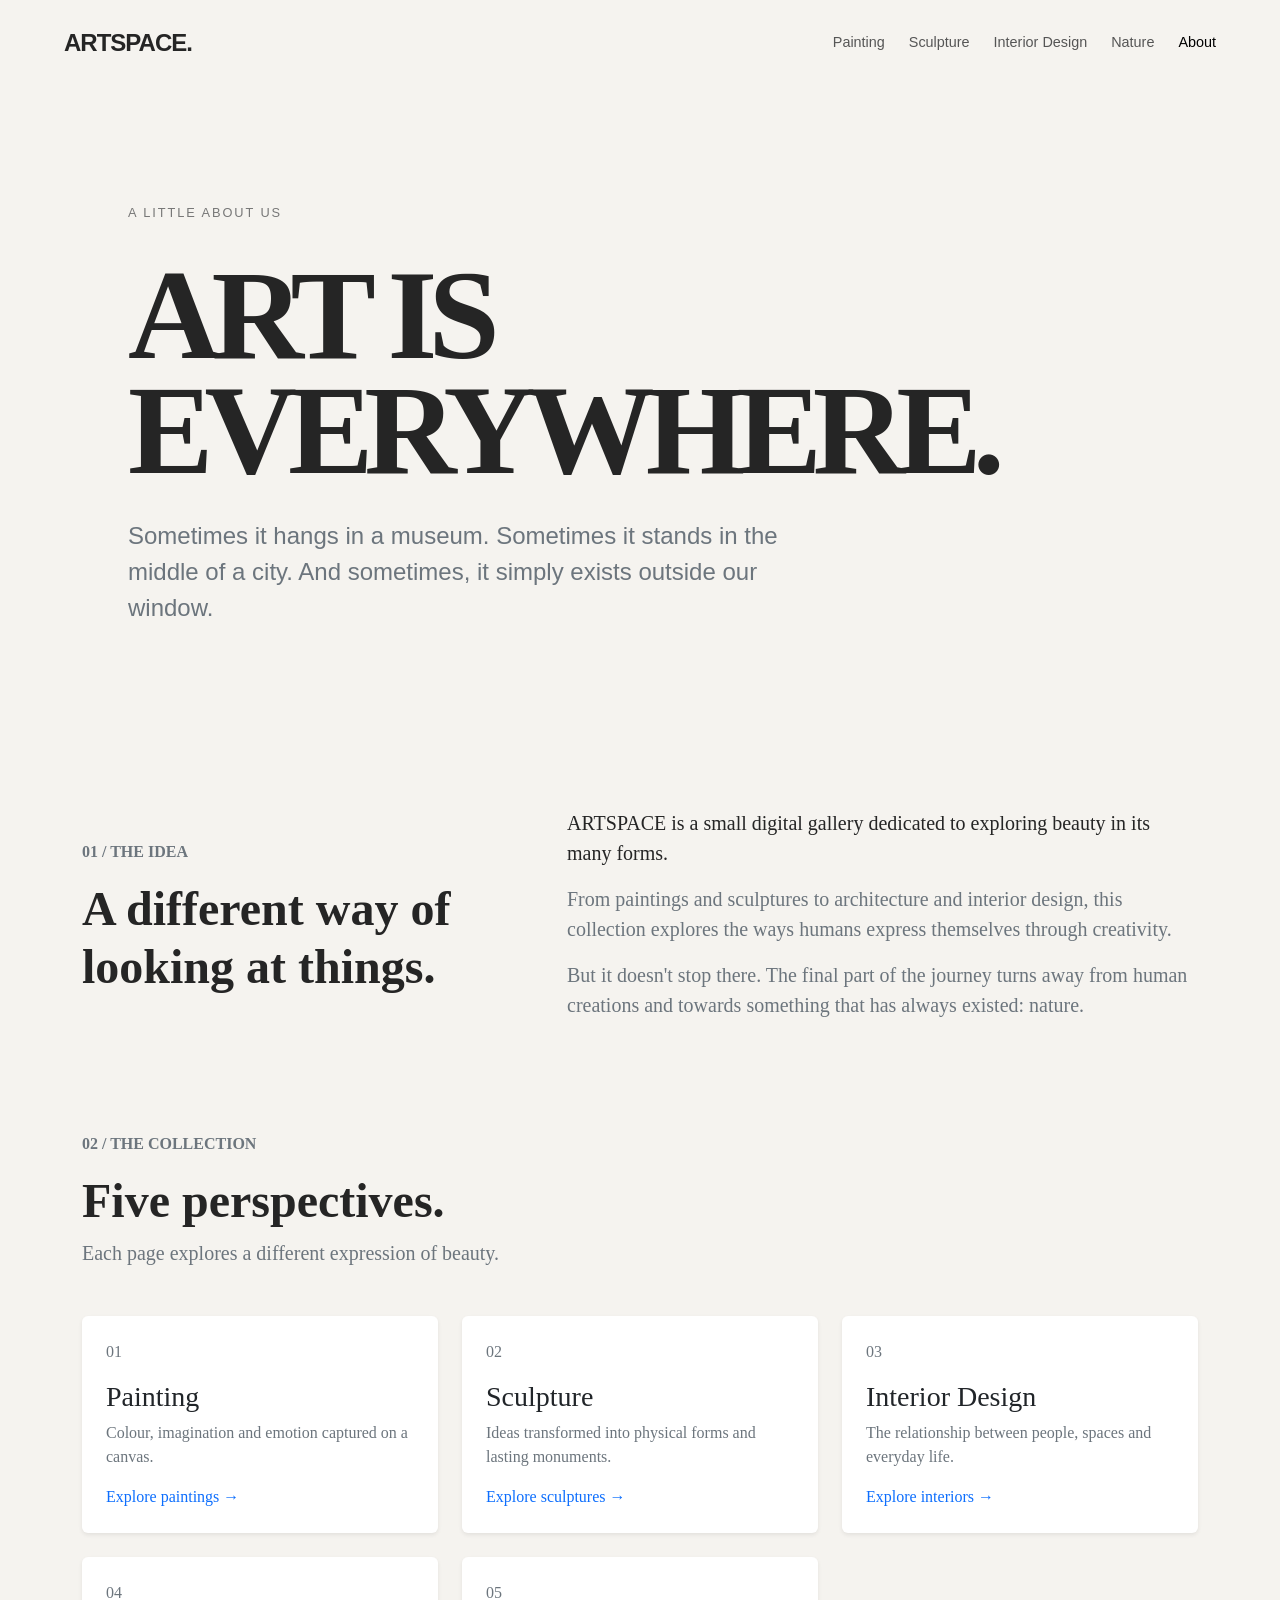
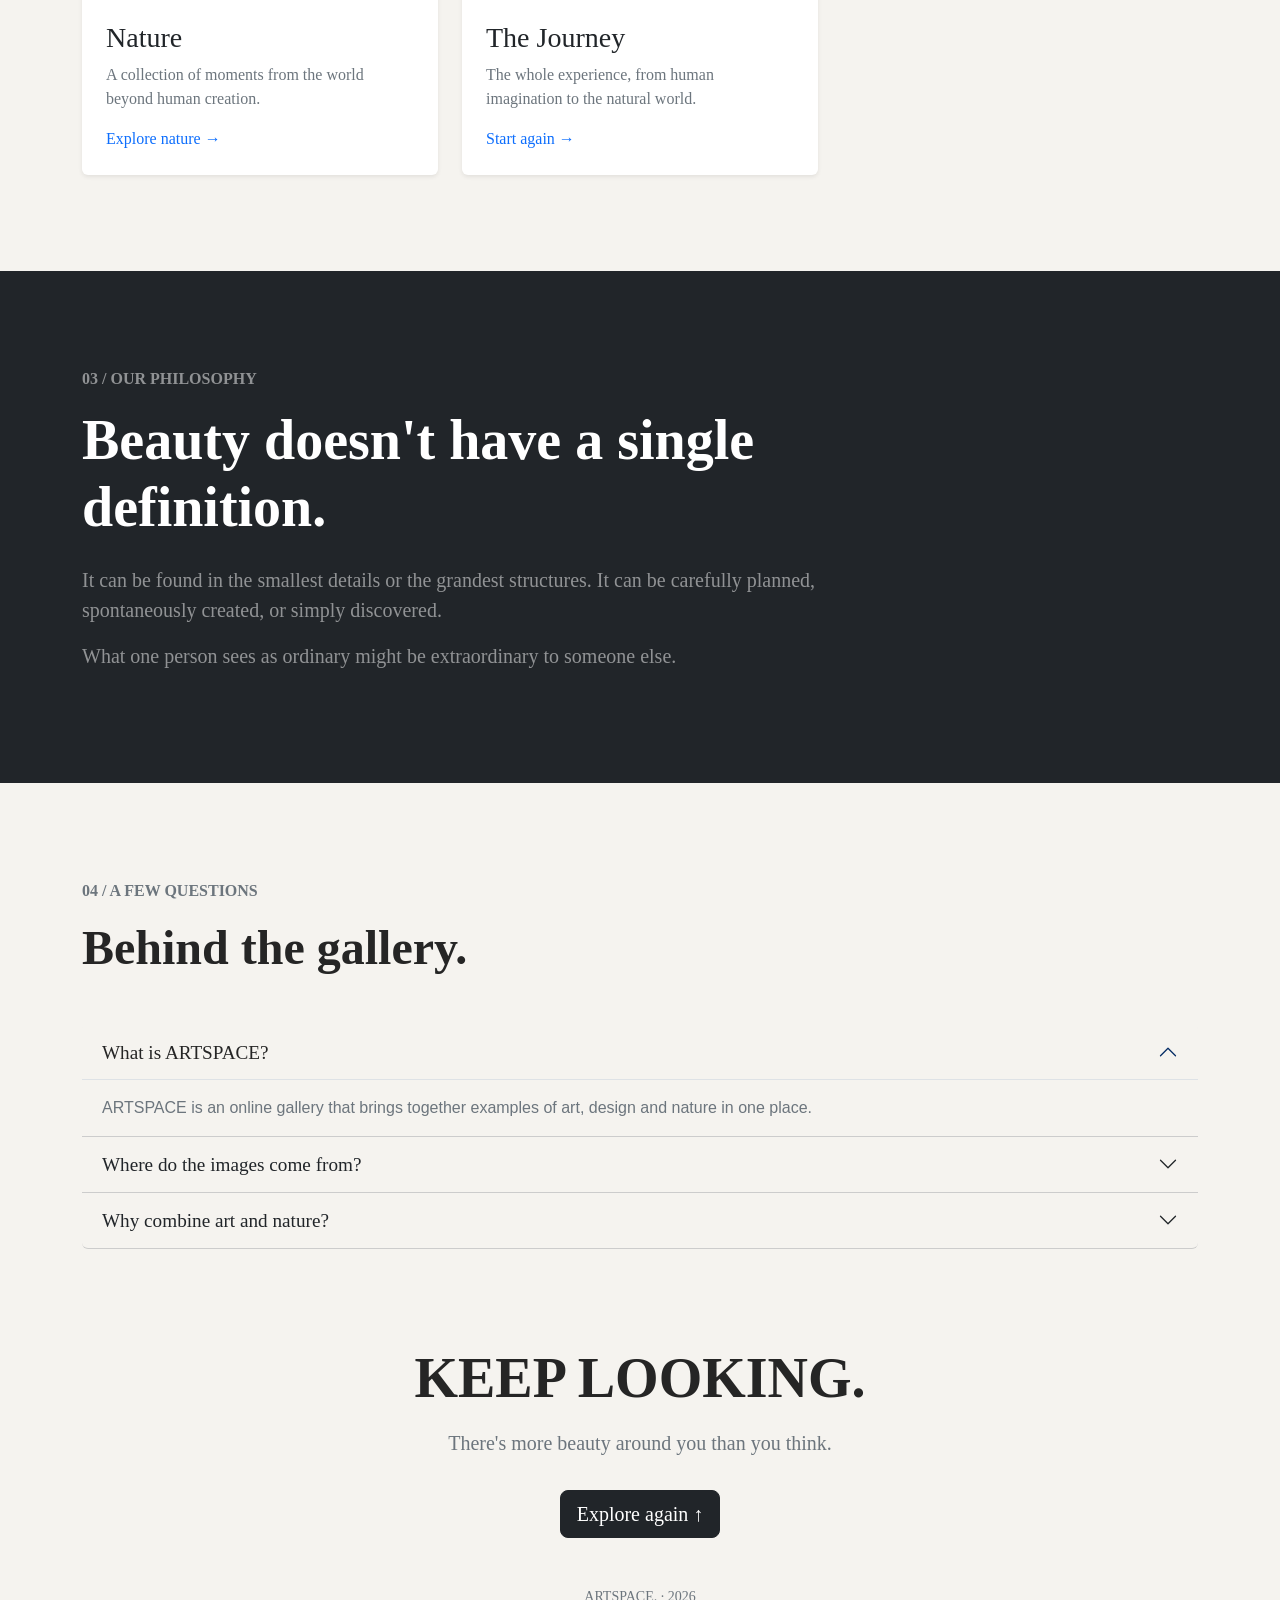
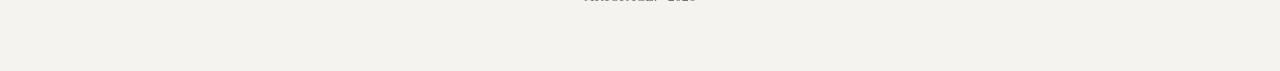
==== about.html @ 81c13107 "complete" ====
<!DOCTYPE html>
<html lang="en">
<head>
    <meta charset="UTF-8">
    <meta name="viewport" content="width=device-width, initial-scale=1.0">

    <link href="https://cdn.jsdelivr.net/npm/bootstrap@5.3.8/dist/css/bootstrap.min.css"
          rel="stylesheet"
          integrity="sha384-sRIl4kxILFvY47J16cr9ZwB07vP4J8+LH7qKQnuqkuIAvNWLzeN8tE5YBujZqJLB"
          crossorigin="anonymous">

    <link href="about.css" rel="stylesheet">
    <link rel="icon" type="image/x-icon" href="images/artspace-logo.png">

    <title>ARTSPACE - About</title>
</head>
<body>

    <!-- NAVIGATION -->

    <nav class="about-nav">
        <a href="index.html" class="logo">ARTSPACE.</a>

        <div class="nav-links">
            <a href="index.html">Painting</a>
            <a href="sculpture.html">Sculpture</a>
            <a href="interior-design.html">Interior Design</a>
            <a href="nature.html">Nature</a>
            <a href="about.html" class="active">About</a>
        </div>
    </nav>

    <!-- INTRODUCTION -->

    <header class="about-hero">
        <p class="section-label">A little about us</p>

        <h1>
            ART IS<br>
            EVERYWHERE.
        </h1>

        <p class="fs-4 text-secondary">
            Sometimes it hangs in a museum.
            Sometimes it stands in the middle of a city.
            And sometimes, it simply exists outside our window.
        </p>
    </header>

    <!-- THE IDEA -->

    <section class="container py-5">

        <div class="row g-5 align-items-center">

            <div class="col-lg-5">
                <p class="text-uppercase text-secondary fw-semibold">
                    01 / The idea
                </p>

                <h2 class="display-5 fw-bold">
                    A different way of looking at things.
                </h2>
            </div>

            <div class="col-lg-7">
                <p class="fs-5">
                    ARTSPACE is a small digital gallery dedicated
                    to exploring beauty in its many forms.
                </p>

                <p class="text-secondary fs-5">
                    From paintings and sculptures to architecture
                    and interior design, this collection explores
                    the ways humans express themselves through
                    creativity.
                </p>

                <p class="text-secondary fs-5">
                    But it doesn't stop there. The final part of
                    the journey turns away from human creations
                    and towards something that has always existed:
                    nature.
                </p>
            </div>

        </div>

    </section>

    <!-- THE COLLECTION -->

    <section class="container py-5">

        <div class="mb-5">
            <p class="text-uppercase text-secondary fw-semibold">
                02 / The collection
            </p>

            <h2 class="display-5 fw-bold">
                Five perspectives.
            </h2>

            <p class="text-secondary fs-5">
                Each page explores a different expression of beauty.
            </p>
        </div>

        <div class="row row-cols-1 row-cols-md-2 row-cols-lg-3 g-4">

            <div class="col">
                <div class="card h-100 border-0 shadow-sm">
                    <div class="card-body p-4">
                        <span class="text-secondary">01</span>
                        <h3 class="card-title mt-3">Painting</h3>
                        <p class="card-text text-secondary">
                            Colour, imagination and emotion
                            captured on a canvas.
                        </p>
                        <a href="index.html" class="card-link">
                            Explore paintings →
                        </a>
                    </div>
                </div>
            </div>

            <div class="col">
                <div class="card h-100 border-0 shadow-sm">
                    <div class="card-body p-4">
                        <span class="text-secondary">02</span>
                        <h3 class="card-title mt-3">Sculpture</h3>
                        <p class="card-text text-secondary">
                            Ideas transformed into physical
                            forms and lasting monuments.
                        </p>
                        <a href="sculpture.html" class="card-link">
                            Explore sculptures →
                        </a>
                    </div>
                </div>
            </div>

            <div class="col">
                <div class="card h-100 border-0 shadow-sm">
                    <div class="card-body p-4">
                        <span class="text-secondary">03</span>
                        <h3 class="card-title mt-3">Interior Design</h3>
                        <p class="card-text text-secondary">
                            The relationship between people,
                            spaces and everyday life.
                        </p>
                        <a href="interior-design.html" class="card-link">
                            Explore interiors →
                        </a>
                    </div>
                </div>
            </div>

            <div class="col">
                <div class="card h-100 border-0 shadow-sm">
                    <div class="card-body p-4">
                        <span class="text-secondary">04</span>
                        <h3 class="card-title mt-3">Nature</h3>
                        <p class="card-text text-secondary">
                            A collection of moments from
                            the world beyond human creation.
                        </p>
                        <a href="nature.html" class="card-link">
                            Explore nature →
                        </a>
                    </div>
                </div>
            </div>

            <div class="col">
                <div class="card h-100 border-0 shadow-sm">
                    <div class="card-body p-4">
                        <span class="text-secondary">05</span>
                        <h3 class="card-title mt-3">The Journey</h3>
                        <p class="card-text text-secondary">
                            The whole experience, from
                            human imagination to the natural world.
                        </p>
                        <a href="index.html" class="card-link">
                            Start again →
                        </a>
                    </div>
                </div>
            </div>

        </div>

    </section>

    <!-- PHILOSOPHY -->

    <section class="container-fluid bg-dark text-white py-5 my-5">

        <div class="container py-5">

            <p class="text-uppercase text-white-50 fw-semibold">
                03 / Our philosophy
            </p>

            <h2 class="display-4 fw-bold col-lg-9 mb-4">
                Beauty doesn't have a single definition.
            </h2>

            <p class="fs-5 text-white-50 col-lg-8">
                It can be found in the smallest details or the
                grandest structures. It can be carefully planned,
                spontaneously created, or simply discovered.
            </p>

            <p class="fs-5 text-white-50 col-lg-8">
                What one person sees as ordinary might be
                extraordinary to someone else.
            </p>

        </div>

    </section>

    <!-- FAQ -->

    <section class="container py-5">

        <div class="mb-5">
            <p class="text-uppercase text-secondary fw-semibold">
                04 / A few questions
            </p>

            <h2 class="display-5 fw-bold">
                Behind the gallery.
            </h2>
        </div>

        <div class="accordion" id="aboutAccordion">

            <div class="accordion-item">
                <h3 class="accordion-header">
                    <button class="accordion-button"
                            type="button"
                            data-bs-toggle="collapse"
                            data-bs-target="#questionOne"
                            aria-expanded="true"
                            aria-controls="questionOne">
                        What is ARTSPACE?
                    </button>
                </h3>

                <div id="questionOne"
                     class="accordion-collapse collapse show"
                     data-bs-parent="#aboutAccordion">

                    <div class="accordion-body text-secondary">
                        ARTSPACE is an online gallery that brings
                        together examples of art, design and nature
                        in one place.
                    </div>

                </div>
            </div>

            <div class="accordion-item">
                <h3 class="accordion-header">
                    <button class="accordion-button collapsed"
                            type="button"
                            data-bs-toggle="collapse"
                            data-bs-target="#questionTwo"
                            aria-expanded="false"
                            aria-controls="questionTwo">
                        Where do the images come from?
                    </button>
                </h3>

                <div id="questionTwo"
                     class="accordion-collapse collapse"
                     data-bs-parent="#aboutAccordion">

                    <div class="accordion-body text-secondary">
                        The gallery uses images from Wikimedia Commons
                        and other sources. Each image should be checked
                        for its original author and licensing conditions.
                    </div>

                </div>
            </div>

            <div class="accordion-item">
                <h3 class="accordion-header">
                    <button class="accordion-button collapsed"
                            type="button"
                            data-bs-toggle="collapse"
                            data-bs-target="#questionThree"
                            aria-expanded="false"
                            aria-controls="questionThree">
                        Why combine art and nature?
                    </button>
                </h3>

                <div id="questionThree"
                     class="accordion-collapse collapse"
                     data-bs-parent="#aboutAccordion">

                    <div class="accordion-body text-secondary">
                        Because appreciating what humans create
                        and appreciating what already exists are
                        two sides of the same experience.
                    </div>

                </div>
            </div>

        </div>

    </section>

    <!-- FINAL MESSAGE -->

    <footer class="container-fluid text-center py-5">

        <h2 class="display-4 fw-bold mb-3">
            KEEP LOOKING.
        </h2>

        <p class="text-secondary fs-5">
            There's more beauty around you than you think.
        </p>

        <a href="index.html" class="btn btn-dark btn-lg mt-3">
            Explore again ↑
        </a>

        <p class="text-secondary small mt-5">
            ARTSPACE. · 2026
        </p>

    </footer>

    <script src="https://cdn.jsdelivr.net/npm/bootstrap@5.3.8/dist/js/bootstrap.bundle.min.js"
            integrity="sha384-FKyoEForCGlyvwx9Hj09JcYn3nv7wiPVlz7YYwJrWVcXK/BmnVDxM+D2scQbITxI"
            crossorigin="anonymous"></script>

</body>
</html>
---- about.css ----
/* GENERAL */

body {
    background: #f5f3ef;
    color: #252525;
    font-family: Georgia, serif;
}

a {
    text-decoration: none;
}

/* NAVIGATION */

.about-nav {
    width: 100%;
    min-height: 85px;
    padding: 20px 5%;
    display: flex;
    align-items: center;
    justify-content: space-between;
    gap: 30px;
    box-sizing: border-box;
}

.about-nav .logo {
    color: #252525;
    font-family: Arial, sans-serif;
    font-weight: 800;
    font-size: 1.5rem;
    letter-spacing: -1px;
    white-space: nowrap;
}

.about-nav .nav-links {
    display: flex;
    align-items: center;
    justify-content: flex-end;
    flex-wrap: wrap;
    gap: 24px;
}

.about-nav .nav-links a {
    color: #555;
    font-family: Arial, sans-serif;
    font-size: 0.9rem;
    text-decoration: none;
    transition: color 0.2s ease;
}

.about-nav .nav-links a:hover,
.about-nav .nav-links a.active {
    color: #000;
}

/* HERO */

.about-hero {
    min-height: 75vh;
    padding: 100px 10%;
    display: flex;
    flex-direction: column;
    justify-content: center;
    align-items: flex-start;
    box-sizing: border-box;
}

.about-hero h1 {
    margin: 20px 0 30px;
    font-size: clamp(4rem, 10vw, 9rem);
    font-weight: 700;
    line-height: 0.9;
    letter-spacing: -0.07em;
}

.about-hero p:last-child {
    max-width: 650px;
    font-family: Arial, sans-serif;
}

/* MOBILE */

@media (max-width: 768px) {
    .about-nav {
        align-items: flex-start;
        flex-direction: column;
    }

    .about-nav .nav-links {
        justify-content: flex-start;
        gap: 12px 18px;
    }

    .about-hero {
        min-height: 65vh;
        padding: 80px 7%;
    }
}

/* SECTIONS */

.about-section {
    padding: 100px 0;
}

.section-label {
    font-family: Arial, sans-serif;
    font-size: 0.8rem;
    letter-spacing: 0.15em;
    text-transform: uppercase;
    color: #777;
}

.about-section h2 {
    font-size: clamp(2.5rem, 5vw, 4rem);
    letter-spacing: -0.05em;
}

/* COLLECTION CARDS */

.collection-card {
    height: 100%;
    background: #fff;
    border: none;
    border-radius: 0;
    transition: transform 0.3s ease;
}

.collection-card:hover {
    transform: translateY(-6px);
}

.collection-card .card-body {
    padding: 30px;
}

.collection-card .card-title {
    font-size: 1.8rem;
}

.collection-card .card-text {
    font-family: Arial, sans-serif;
    color: #777;
}

/* PHILOSOPHY */

.philosophy {
    background: #202b25;
    color: #f5f3ef;
}

.philosophy p {
    color: #c5cec7;
}

/* ACCORDION */

.accordion-item {
    background: transparent;
    border: none;
    border-bottom: 1px solid #ccc;
}

.accordion-button {
    background: transparent;
    font-family: Georgia, serif;
    font-size: 1.2rem;
    box-shadow: none;
}

.accordion-button:not(.collapsed) {
    background: transparent;
    color: #252525;
}

.accordion-button:focus {
    box-shadow: none;
}

.accordion-body {
    font-family: Arial, sans-serif;
}

/* FOOTER */

.about-footer {
    padding: 100px 20px 40px;
}

.about-footer h2 {
    font-size: clamp(3rem, 7vw, 6rem);
    letter-spacing: -0.06em;
}

/* MOBILE */

@media (max-width: 768px) {
    .about-nav {
        align-items: flex-start;
        flex-direction: column;
        gap: 20px;
    }

    .about-nav .nav-links {
        display: flex;
        flex-wrap: wrap;
        gap: 12px;
    }

    .about-nav .nav-links a {
        margin: 0;
    }

    .about-hero {
        min-height: 65vh;
    }

    .about-section {
        padding: 65px 0;
    }
}
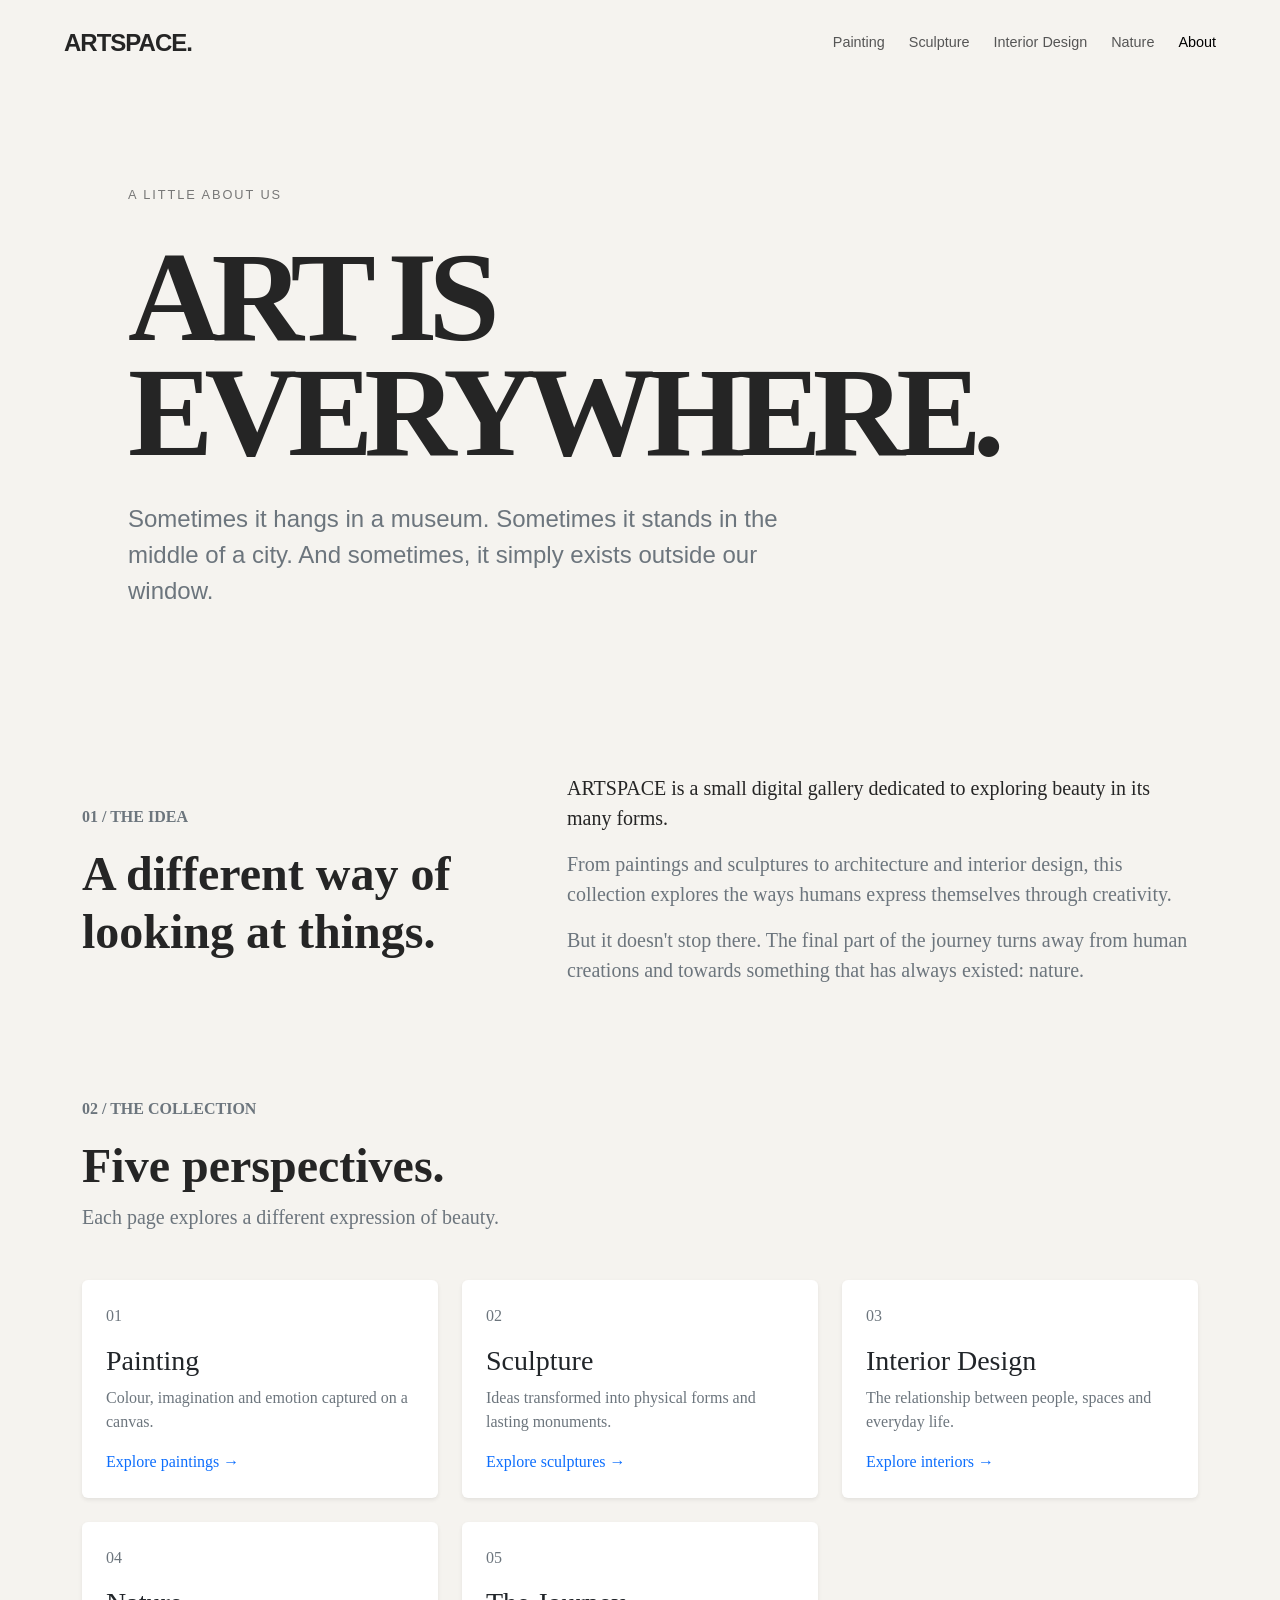
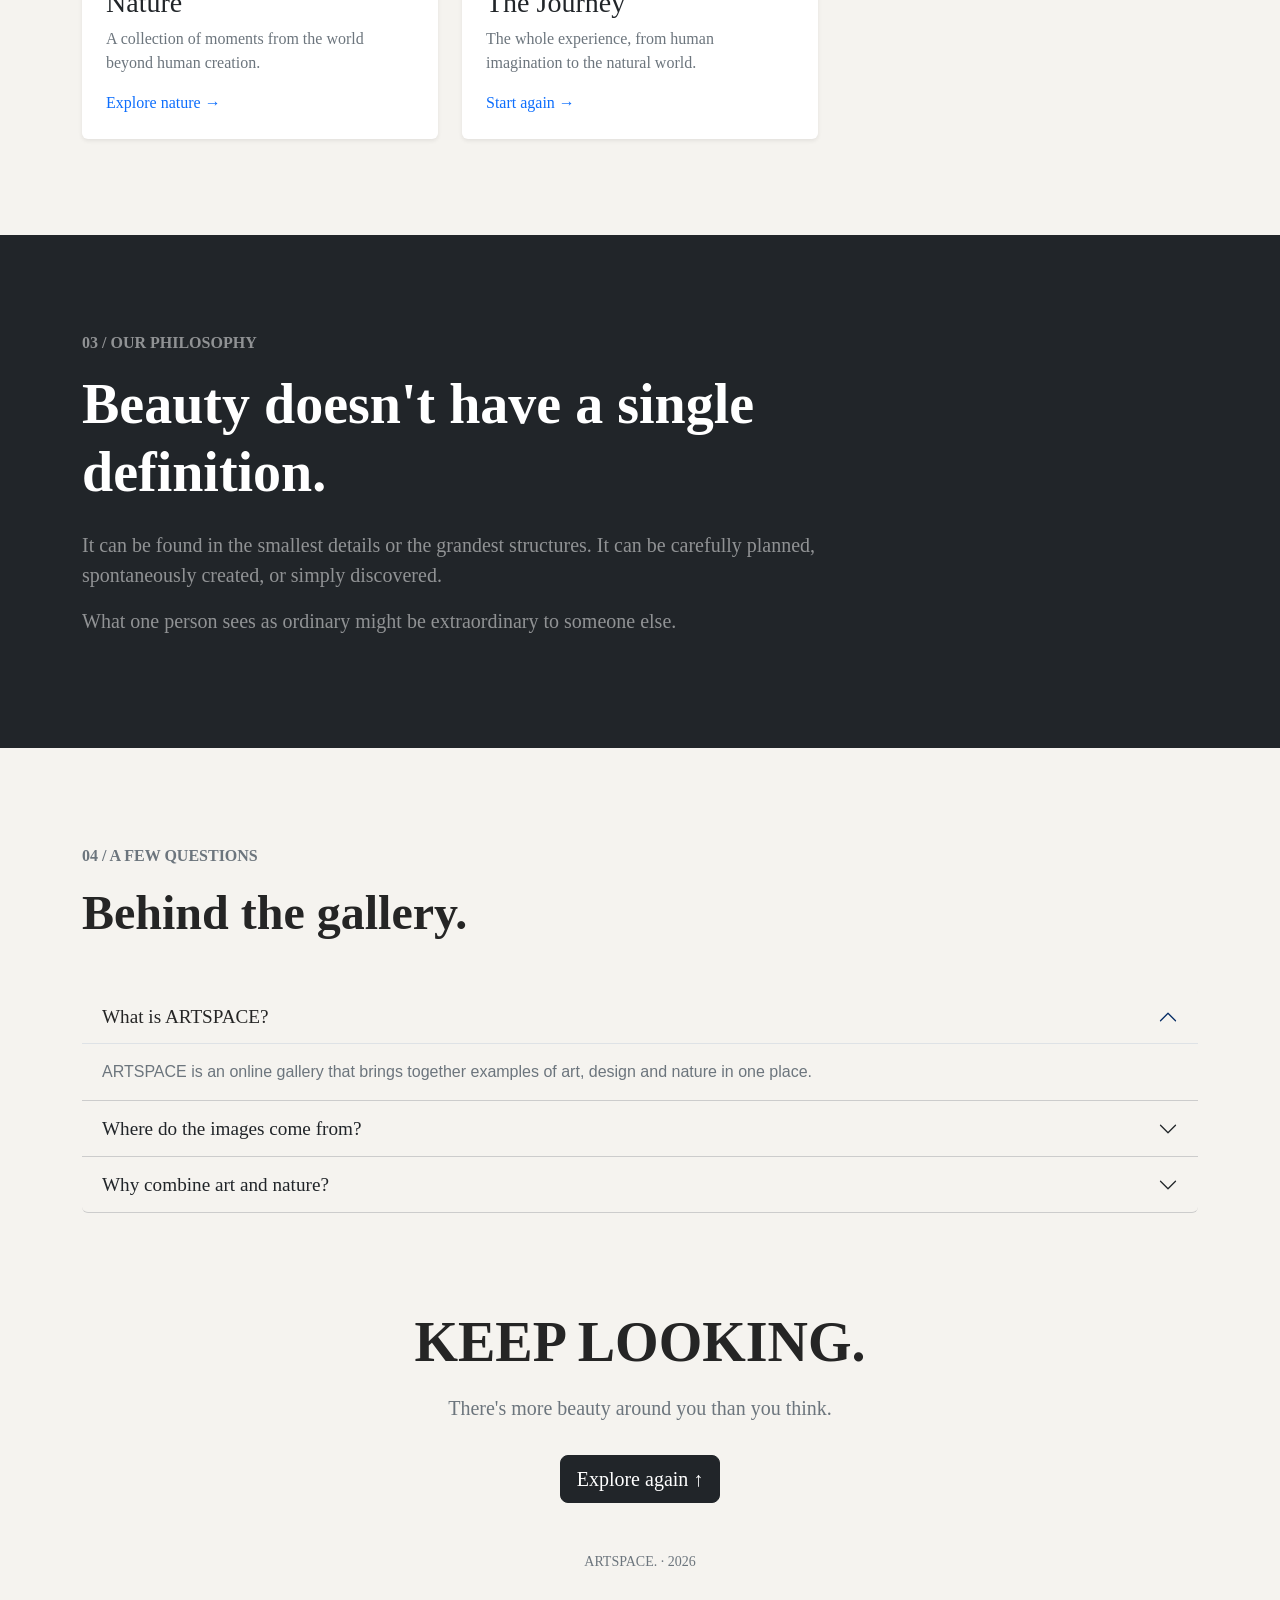
==== commit 0f1da0f0: "fix: uh" ====
--- a/about.html
+++ b/about.html
@@ -19,7 +19,7 @@
     <!-- NAVIGATION -->
 
     <nav class="about-nav">
-        <a href="index.html" class="logo">ARTSPACE.</a>
+        <a href="index.html" class="logo" aria-label="Main navigation">ARTSPACE.</a>
 
         <div class="nav-links">
             <a href="index.html">Painting</a>
--- a/about.css
+++ b/about.css
@@ -1,9 +1,18 @@
 /* GENERAL */
+
+* {
+    box-sizing: border-box;
+}
+
+html {
+    scroll-behavior: smooth;
+}
 
 body {
     background: #f5f3ef;
     color: #252525;
     font-family: Georgia, serif;
+    overflow-x: hidden;
 }
 
 a {
@@ -13,14 +22,21 @@
 /* NAVIGATION */
 
 .about-nav {
+    position: fixed;
+    top: 0;
+    left: 0;
+    z-index: 1000;
+
     width: 100%;
     min-height: 85px;
     padding: 20px 5%;
+
     display: flex;
     align-items: center;
     justify-content: space-between;
     gap: 30px;
-    box-sizing: border-box;
+
+    background: #f5f3ef;
 }
 
 .about-nav .logo {
@@ -44,7 +60,7 @@
     color: #555;
     font-family: Arial, sans-serif;
     font-size: 0.9rem;
-    text-decoration: none;
+    white-space: nowrap;
     transition: color 0.2s ease;
 }
 
@@ -57,12 +73,12 @@
 
 .about-hero {
     min-height: 75vh;
-    padding: 100px 10%;
+    padding: 185px 10% 100px;
+
     display: flex;
     flex-direction: column;
     justify-content: center;
     align-items: flex-start;
-    box-sizing: border-box;
 }
 
 .about-hero h1 {
@@ -78,25 +94,6 @@
     font-family: Arial, sans-serif;
 }
 
-/* MOBILE */
-
-@media (max-width: 768px) {
-    .about-nav {
-        align-items: flex-start;
-        flex-direction: column;
-    }
-
-    .about-nav .nav-links {
-        justify-content: flex-start;
-        gap: 12px 18px;
-    }
-
-    .about-hero {
-        min-height: 65vh;
-        padding: 80px 7%;
-    }
-}
-
 /* SECTIONS */
 
 .about-section {
@@ -193,30 +190,179 @@
     letter-spacing: -0.06em;
 }
 
+/* TABLETS */
+
+@media (max-width: 992px) {
+    .about-nav {
+        gap: 20px;
+    }
+
+    .about-nav .nav-links {
+        gap: 16px;
+    }
+
+    .about-nav .nav-links a {
+        font-size: 0.85rem;
+    }
+
+    .about-hero {
+        padding-left: 7%;
+        padding-right: 7%;
+    }
+}
+
 /* MOBILE */
 
 @media (max-width: 768px) {
+
+    /* NAVIGATION */
+
     .about-nav {
+        min-height: 0;
+        padding: 15px 5% 12px;
+        flex-direction: column;
         align-items: flex-start;
-        flex-direction: column;
-        gap: 20px;
+        gap: 14px;
+    }
+
+    .about-nav .logo {
+        font-size: 1.35rem;
     }
 
     .about-nav .nav-links {
+        width: 100%;
         display: flex;
-        flex-wrap: wrap;
-        gap: 12px;
+        flex-wrap: nowrap;
+        justify-content: flex-start;
+        gap: 22px;
+
+        overflow-x: auto;
+        overflow-y: hidden;
+        white-space: nowrap;
+
+        padding-bottom: 5px;
+        scrollbar-width: none;
+    }
+
+    .about-nav .nav-links::-webkit-scrollbar {
+        display: none;
     }
 
     .about-nav .nav-links a {
-        margin: 0;
-    }
+        font-size: 0.85rem;
+        flex-shrink: 0;
+    }
+
+    /* HERO */
 
     .about-hero {
         min-height: 65vh;
-    }
+        padding: 160px 7% 70px;
+    }
+
+    .about-hero h1 {
+        font-size: clamp(3.3rem, 12vw, 5.5rem);
+        margin: 15px 0 25px;
+    }
+
+    .about-hero p:last-child {
+        font-size: 1.1rem !important;
+        line-height: 1.6;
+    }
+
+    /* SECTIONS */
 
     .about-section {
-        padding: 65px 0;
-    }
-}
+        padding: 60px 0;
+    }
+
+    .container {
+        padding-left: 7%;
+        padding-right: 7%;
+    }
+
+    .container .row {
+        --bs-gutter-x: 1.5rem;
+    }
+
+    h2.display-5 {
+        font-size: 2.5rem;
+    }
+
+    h2.display-4 {
+        font-size: 2.7rem;
+    }
+
+    /* COLLECTION */
+
+    .card-body {
+        padding: 25px !important;
+    }
+
+    .card-title {
+        font-size: 1.6rem;
+    }
+
+    .card {
+        border-radius: 0;
+    }
+
+    /* PHILOSOPHY */
+
+    .container-fluid > .container {
+        padding-top: 35px !important;
+        padding-bottom: 35px !important;
+    }
+
+    /* ACCORDION */
+
+    .accordion-button {
+        font-size: 1.05rem;
+        padding: 20px 10px;
+    }
+
+    .accordion-body {
+        font-size: 0.95rem;
+        line-height: 1.7;
+        padding: 10px;
+    }
+
+    /* FOOTER */
+
+    footer {
+        padding: 65px 20px 30px !important;
+    }
+
+    footer h2 {
+        font-size: clamp(2.5rem, 11vw, 4rem) !important;
+    }
+
+    footer p {
+        font-size: 1rem !important;
+    }
+}
+
+/* SMALL PHONES */
+
+@media (max-width: 380px) {
+
+    .about-hero h1 {
+        font-size: 3rem;
+    }
+
+    .about-nav .nav-links {
+        gap: 17px;
+    }
+
+    .about-nav .nav-links a {
+        font-size: 0.8rem;
+    }
+
+    h2.display-5 {
+        font-size: 2.1rem;
+    }
+
+    h2.display-4 {
+        font-size: 2.3rem;
+    }
+}
